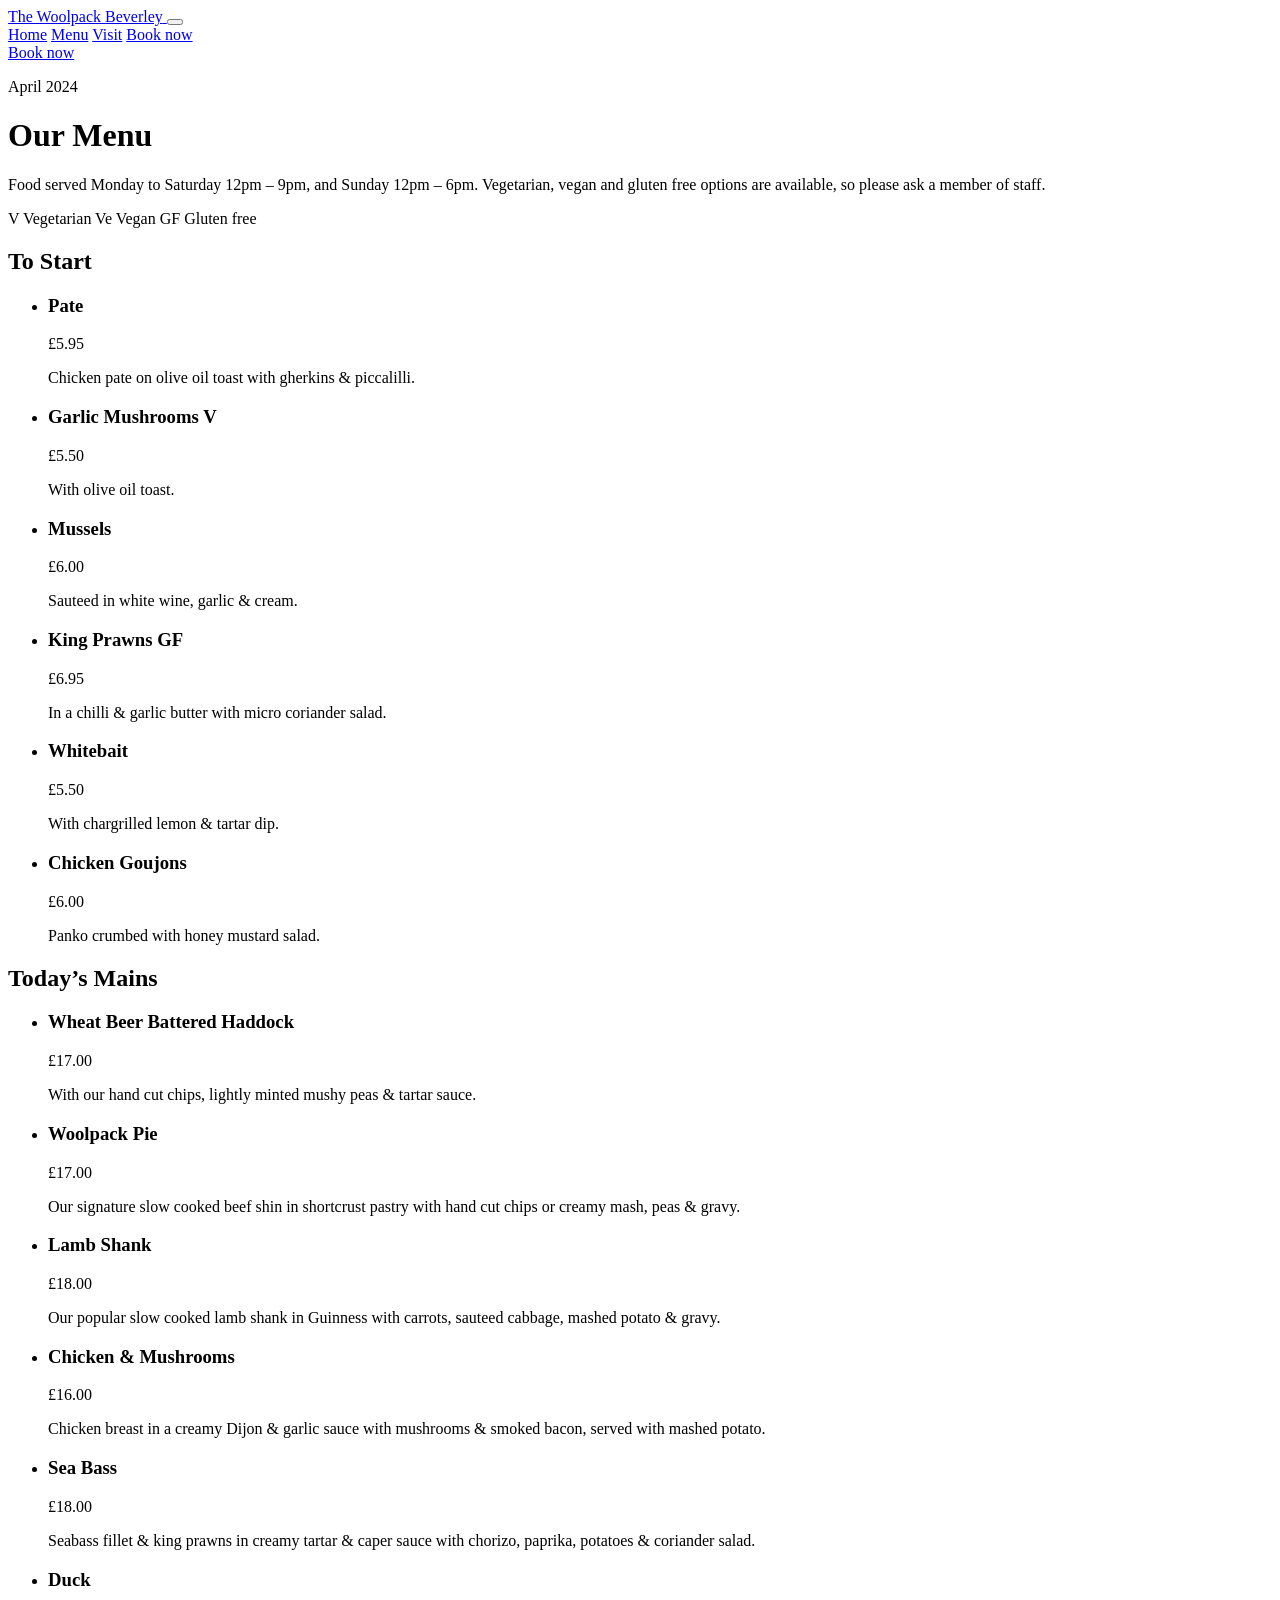
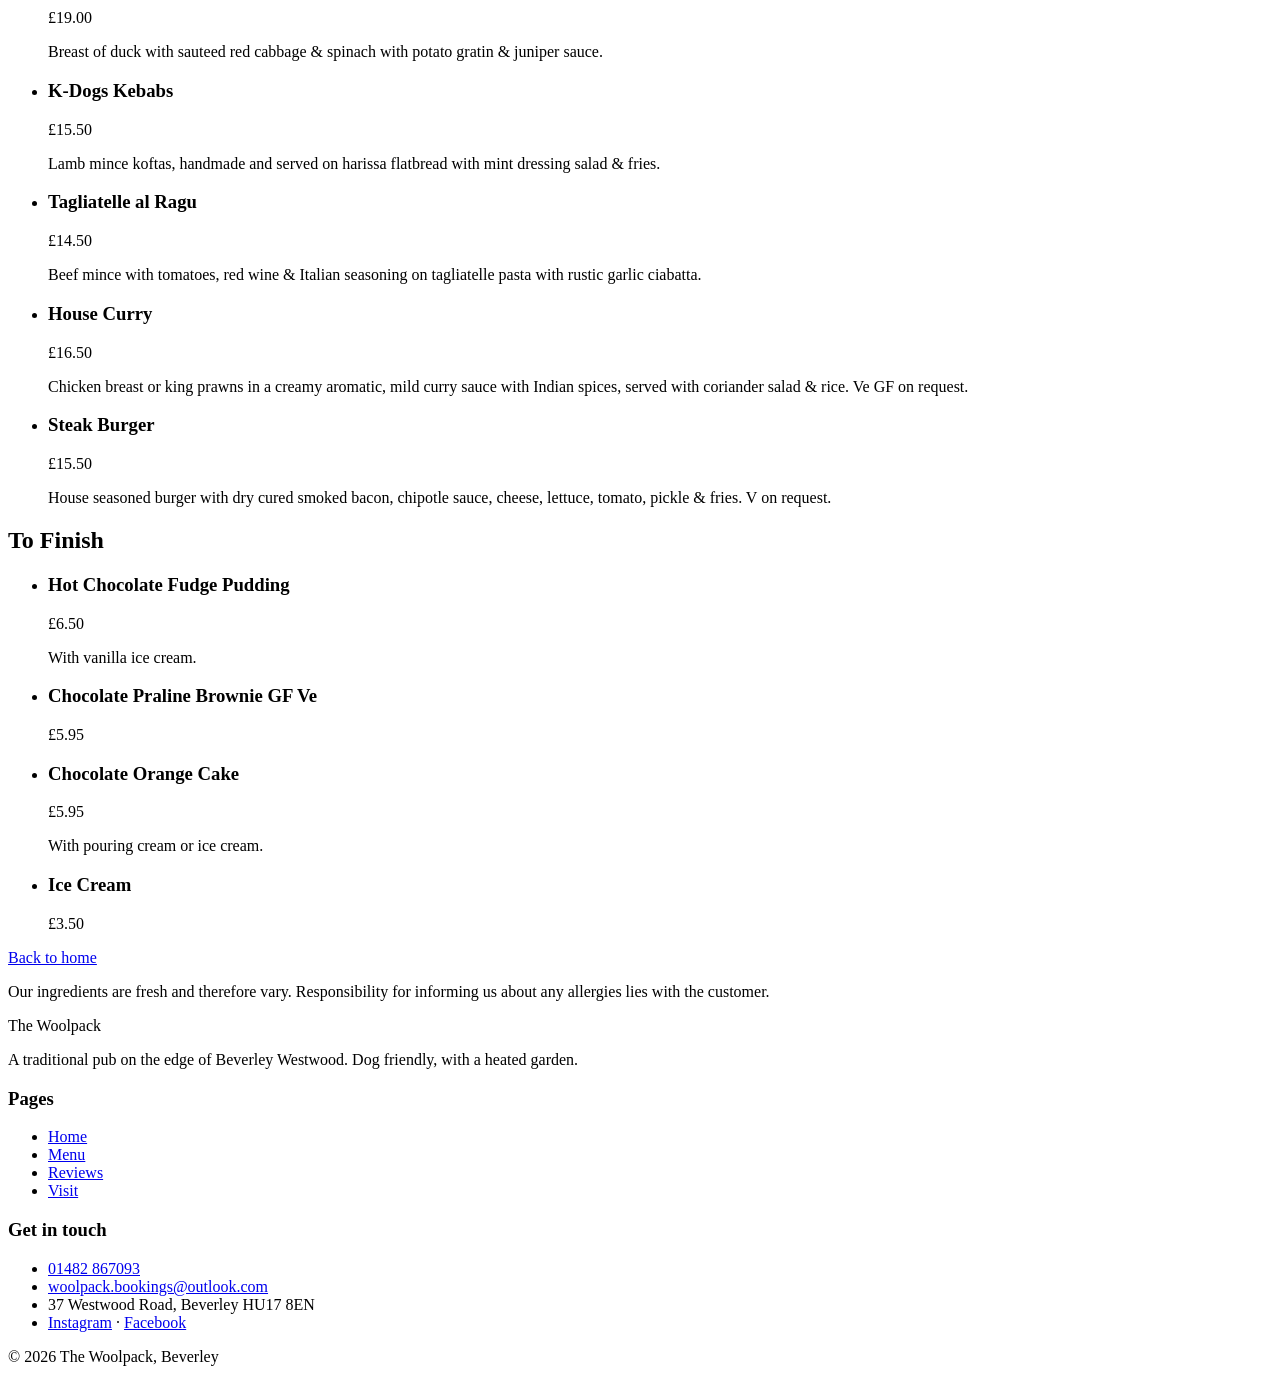
==== menu.html @ 01a701cb "Add files via upload" ====
<!doctype html>
<html lang="en-GB">
<head>
  <meta charset="utf-8">
  <meta name="viewport" content="width=device-width, initial-scale=1">
  <title>Menu | The Woolpack, Beverley</title>
  <meta name="description" content="The Woolpack menu: starters, today's mains and desserts. Food served Monday to Saturday 12pm to 9pm and Sunday 12pm to 6pm.">
  <link rel="preconnect" href="https://fonts.googleapis.com">
  <link rel="preconnect" href="https://fonts.gstatic.com" crossorigin>
  <link href="https://fonts.googleapis.com/css2?family=Cormorant+Garamond:wght@500;600;700&family=Inter:wght@400;500;600&display=swap" rel="stylesheet">
  <link rel="stylesheet" href="css/style.css">
</head>
<body>

  <header class="site-header">
    <div class="container nav-wrap">
      <a class="brand" href="index.html" aria-label="The Woolpack home">
        <span class="brand-name">The Woolpack</span>
        <span class="brand-sub">Beverley</span>
      </a>

      <button class="nav-toggle" aria-label="Toggle navigation" aria-expanded="false" aria-controls="site-nav">
        <span></span><span></span><span></span>
      </button>

      <nav id="site-nav" class="site-nav">
        <a href="index.html">Home</a>
        <a href="menu.html" aria-current="page">Menu</a>
        <a href="index.html#visit">Visit</a>
        <a class="btn btn-solid nav-book" href="tel:01482867093">Book now</a>
      </nav>

      <a class="btn btn-solid nav-cta" href="tel:01482867093">Book now</a>
    </div>
  </header>

  <main>

    <div class="page-hero">
      <div class="container">
        <p class="eyebrow">April 2024</p>
        <h1>Our Menu</h1>
        <p class="lead">Food served Monday to Saturday 12pm &ndash; 9pm, and Sunday 12pm &ndash; 6pm. Vegetarian, vegan and gluten free options are available, so please ask a member of staff.</p>
        <div class="legend">
          <span><span class="tag">V</span> Vegetarian</span>
          <span><span class="tag">Ve</span> Vegan</span>
          <span><span class="tag">GF</span> Gluten free</span>
        </div>
      </div>
    </div>

    <section class="menu-section">
      <div class="container">
        <h2>To Start</h2>
        <ul class="menu-list">
          <li class="dish">
            <div class="dish-head"><h3>Pate</h3><span class="price">&pound;5.95</span></div>
            <p>Chicken pate on olive oil toast with gherkins &amp; piccalilli.</p>
          </li>
          <li class="dish">
            <div class="dish-head"><h3>Garlic Mushrooms <span class="tag">V</span></h3><span class="price">&pound;5.50</span></div>
            <p>With olive oil toast.</p>
          </li>
          <li class="dish">
            <div class="dish-head"><h3>Mussels</h3><span class="price">&pound;6.00</span></div>
            <p>Sauteed in white wine, garlic &amp; cream.</p>
          </li>
          <li class="dish">
            <div class="dish-head"><h3>King Prawns <span class="tag">GF</span></h3><span class="price">&pound;6.95</span></div>
            <p>In a chilli &amp; garlic butter with micro coriander salad.</p>
          </li>
          <li class="dish">
            <div class="dish-head"><h3>Whitebait</h3><span class="price">&pound;5.50</span></div>
            <p>With chargrilled lemon &amp; tartar dip.</p>
          </li>
          <li class="dish">
            <div class="dish-head"><h3>Chicken Goujons</h3><span class="price">&pound;6.00</span></div>
            <p>Panko crumbed with honey mustard salad.</p>
          </li>
        </ul>
      </div>
    </section>

    <section class="menu-section">
      <div class="container">
        <h2>Today&rsquo;s Mains</h2>
        <ul class="menu-list">
          <li class="dish">
            <div class="dish-head"><h3>Wheat Beer Battered Haddock</h3><span class="price">&pound;17.00</span></div>
            <p>With our hand cut chips, lightly minted mushy peas &amp; tartar sauce.</p>
          </li>
          <li class="dish">
            <div class="dish-head"><h3>Woolpack Pie</h3><span class="price">&pound;17.00</span></div>
            <p>Our signature slow cooked beef shin in shortcrust pastry with hand cut chips or creamy mash, peas &amp; gravy.</p>
          </li>
          <li class="dish">
            <div class="dish-head"><h3>Lamb Shank</h3><span class="price">&pound;18.00</span></div>
            <p>Our popular slow cooked lamb shank in Guinness with carrots, sauteed cabbage, mashed potato &amp; gravy.</p>
          </li>
          <li class="dish">
            <div class="dish-head"><h3>Chicken &amp; Mushrooms</h3><span class="price">&pound;16.00</span></div>
            <p>Chicken breast in a creamy Dijon &amp; garlic sauce with mushrooms &amp; smoked bacon, served with mashed potato.</p>
          </li>
          <li class="dish">
            <div class="dish-head"><h3>Sea Bass</h3><span class="price">&pound;18.00</span></div>
            <p>Seabass fillet &amp; king prawns in creamy tartar &amp; caper sauce with chorizo, paprika, potatoes &amp; coriander salad.</p>
          </li>
          <li class="dish">
            <div class="dish-head"><h3>Duck</h3><span class="price">&pound;19.00</span></div>
            <p>Breast of duck with sauteed red cabbage &amp; spinach with potato gratin &amp; juniper sauce.</p>
          </li>
          <li class="dish">
            <div class="dish-head"><h3>K-Dogs Kebabs</h3><span class="price">&pound;15.50</span></div>
            <p>Lamb mince koftas, handmade and served on harissa flatbread with mint dressing salad &amp; fries.</p>
          </li>
          <li class="dish">
            <div class="dish-head"><h3>Tagliatelle al Ragu</h3><span class="price">&pound;14.50</span></div>
            <p>Beef mince with tomatoes, red wine &amp; Italian seasoning on tagliatelle pasta with rustic garlic ciabatta.</p>
          </li>
          <li class="dish">
            <div class="dish-head"><h3>House Curry</h3><span class="price">&pound;16.50</span></div>
            <p>Chicken breast or king prawns in a creamy aromatic, mild curry sauce with Indian spices, served with coriander salad &amp; rice. <span class="tag">Ve</span> <span class="tag">GF</span> on request.</p>
          </li>
          <li class="dish">
            <div class="dish-head"><h3>Steak Burger</h3><span class="price">&pound;15.50</span></div>
            <p>House seasoned burger with dry cured smoked bacon, chipotle sauce, cheese, lettuce, tomato, pickle &amp; fries. <span class="tag">V</span> on request.</p>
          </li>
        </ul>
      </div>
    </section>

    <section class="menu-section">
      <div class="container">
        <h2>To Finish</h2>
        <ul class="menu-list">
          <li class="dish">
            <div class="dish-head"><h3>Hot Chocolate Fudge Pudding</h3><span class="price">&pound;6.50</span></div>
            <p>With vanilla ice cream.</p>
          </li>
          <li class="dish">
            <div class="dish-head"><h3>Chocolate Praline Brownie <span class="tag">GF</span> <span class="tag">Ve</span></h3><span class="price">&pound;5.95</span></div>
          </li>
          <li class="dish">
            <div class="dish-head"><h3>Chocolate Orange Cake</h3><span class="price">&pound;5.95</span></div>
            <p>With pouring cream or ice cream.</p>
          </li>
          <li class="dish">
            <div class="dish-head"><h3>Ice Cream</h3><span class="price">&pound;3.50</span></div>
          </li>
        </ul>
      </div>
    </section>

    <div class="back-link">
      <a class="btn" href="index.html">Back to home</a>
    </div>

    <p class="menu-note">Our ingredients are fresh and therefore vary. Responsibility for informing us about any allergies lies with the customer.</p>

  </main>

  <footer class="site-footer">
    <div class="container">
      <div class="footer-grid">
        <div>
          <span class="footer-brand">The Woolpack</span>
          <p>A traditional pub on the edge of Beverley Westwood. Dog friendly, with a heated garden.</p>
        </div>
        <div>
          <h3>Pages</h3>
          <ul>
            <li><a href="index.html">Home</a></li>
            <li><a href="menu.html">Menu</a></li>
            <li><a href="index.html#reviews">Reviews</a></li>
            <li><a href="index.html#visit">Visit</a></li>
          </ul>
        </div>
        <div>
          <h3>Get in touch</h3>
          <ul>
            <li><a href="tel:01482867093">01482 867093</a></li>
            <li><a href="mailto:woolpack.bookings@outlook.com">woolpack.bookings@outlook.com</a></li>
            <li>37 Westwood Road, Beverley HU17 8EN</li>
            <li><a href="https://www.instagram.com/woolpackbeverley" target="_blank" rel="noopener">Instagram</a> &middot; <a href="https://www.facebook.com/thewoolpackbeverley" target="_blank" rel="noopener">Facebook</a></li>
          </ul>
        </div>
      </div>
      <p class="footer-base">&copy; 2026 The Woolpack, Beverley</p>
    </div>
  </footer>

  <script src="js/main.js"></script>
</body>
</html>
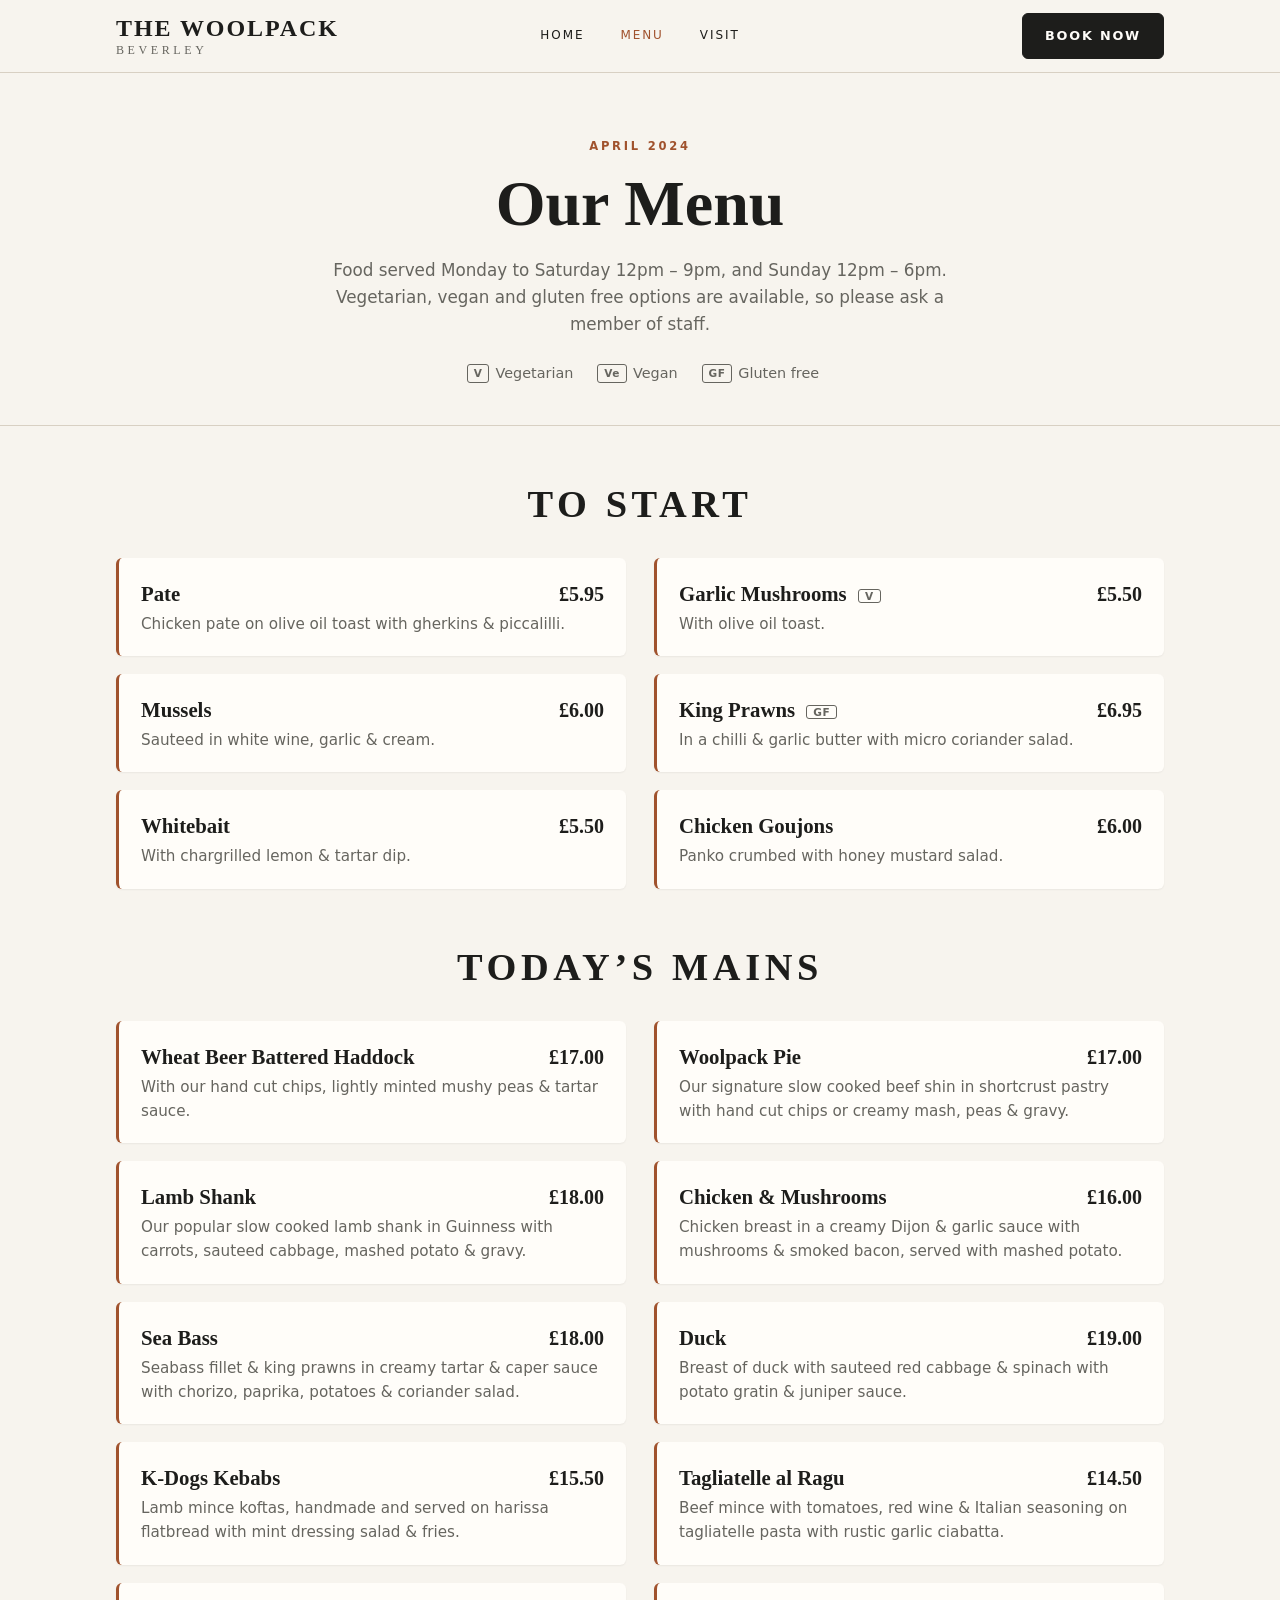
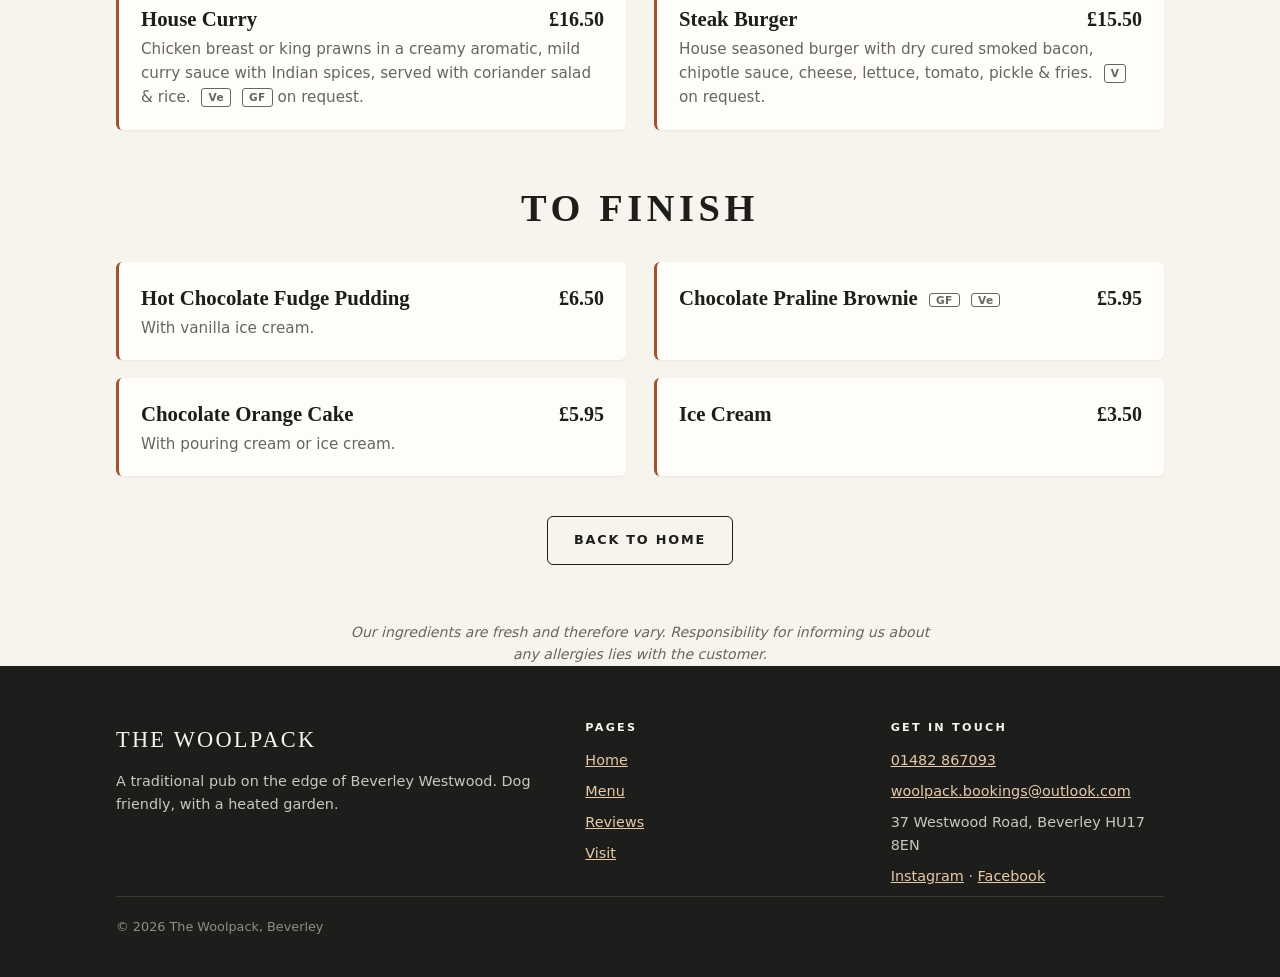
==== commit ab929789: "Update menu.html" ====
--- a/menu.html
+++ b/menu.html
@@ -8,7 +8,743 @@
   <link rel="preconnect" href="https://fonts.googleapis.com">
   <link rel="preconnect" href="https://fonts.gstatic.com" crossorigin>
   <link href="https://fonts.googleapis.com/css2?family=Cormorant+Garamond:wght@500;600;700&family=Inter:wght@400;500;600&display=swap" rel="stylesheet">
-  <link rel="stylesheet" href="css/style.css">
+  <style>
+:root {
+  --ink: #1d1d1b;
+  --slate: #2e3d3c;
+  --cream: #f7f4ee;
+  --sand: #efe7dc;
+  --paper: #fffdf9;
+  --terracotta: #a0522d;
+  --gold: #c8922e;
+  --muted: #66655f;
+  --line: #d8d0c3;
+
+  --serif: "Cormorant Garamond", Georgia, serif;
+  --sans: "Inter", system-ui, -apple-system, "Segoe UI", sans-serif;
+
+  --radius: 6px;
+  --max: 1080px;
+}
+
+* { box-sizing: border-box; }
+
+html { scroll-behavior: smooth; }
+
+body {
+  margin: 0;
+  background: var(--cream);
+  color: var(--ink);
+  font-family: var(--sans);
+  font-size: 16px;
+  line-height: 1.6;
+  -webkit-font-smoothing: antialiased;
+}
+
+img { display: block; max-width: 100%; height: auto; }
+a { color: var(--terracotta); }
+
+.container {
+  width: 100%;
+  max-width: var(--max);
+  margin: 0 auto;
+  padding: 0 16px;
+}
+
+/* ---------- Header ---------- */
+
+.site-header {
+  position: sticky;
+  top: 0;
+  z-index: 10;
+  background: var(--cream);
+  border-bottom: 1px solid var(--line);
+}
+
+.nav-wrap {
+  display: flex;
+  align-items: center;
+  justify-content: space-between;
+  min-height: 72px;
+}
+
+.brand {
+  display: flex;
+  flex-direction: column;
+  line-height: 1;
+  color: var(--ink);
+  text-decoration: none;
+}
+
+.brand-name {
+  font-family: var(--serif);
+  font-size: 1.5rem;
+  font-weight: 700;
+  letter-spacing: 0.08em;
+  text-transform: uppercase;
+}
+
+.brand-sub {
+  font-family: var(--serif);
+  font-size: 0.75rem;
+  letter-spacing: 0.3em;
+  text-transform: uppercase;
+  color: var(--muted);
+  margin-top: 4px;
+}
+
+.nav-toggle {
+  display: flex;
+  flex-direction: column;
+  gap: 5px;
+  padding: 10px;
+  background: none;
+  border: 0;
+  cursor: pointer;
+}
+
+.nav-toggle span {
+  display: block;
+  width: 24px;
+  height: 2px;
+  background: var(--ink);
+}
+
+.site-nav {
+  display: none;
+  position: absolute;
+  top: 100%;
+  left: 0;
+  right: 0;
+  background: var(--cream);
+  border-top: 1px solid var(--line);
+  flex-direction: column;
+}
+
+.site-nav.open { display: flex; }
+
+.site-nav a {
+  color: var(--ink);
+  text-decoration: none;
+  padding: 14px 16px;
+  font-size: 0.85rem;
+  font-weight: 500;
+  letter-spacing: 0.14em;
+  text-transform: uppercase;
+  border-top: 1px solid var(--line);
+}
+
+.site-nav a[aria-current="page"] { color: var(--terracotta); }
+
+.site-nav .nav-book {
+  margin: 16px;
+  border: 1px solid var(--ink);
+  text-align: center;
+}
+
+/* Desktop-only Book now button, sits outside the nav */
+.site-header .nav-cta { display: none; }
+
+/* ---------- Buttons ---------- */
+
+.btn {
+  display: inline-block;
+  padding: 13px 26px;
+  border: 1px solid var(--ink);
+  border-radius: var(--radius);
+  font-family: var(--sans);
+  font-size: 0.8rem;
+  font-weight: 600;
+  letter-spacing: 0.14em;
+  text-transform: uppercase;
+  text-decoration: none;
+  color: var(--ink);
+  background: transparent;
+  transition: background 0.2s, color 0.2s;
+}
+
+.btn:hover { background: var(--ink); color: var(--paper); }
+
+.btn-solid {
+  background: var(--ink);
+  color: var(--paper);
+}
+
+.btn-solid:hover { background: #3a3a37; border-color: #3a3a37; }
+
+/* ---------- Hero ---------- */
+
+.hero {
+  position: relative;
+  padding: 0;
+}
+
+.hero-media img {
+  width: 100%;
+  height: auto;
+}
+
+/* Mobile: text sits underneath the picture */
+.hero-panel {
+  background: var(--cream);
+  padding: 28px 0 40px;
+}
+
+.hero-inner {
+  display: flex;
+  flex-direction: column;
+  gap: 24px;
+  text-align: center;
+}
+
+.hero-text h1 {
+  font-size: clamp(2.6rem, 8vw, 3.4rem);
+  margin-bottom: 8px;
+}
+
+.hero-sub {
+  margin: 0;
+  font-size: 1.05rem;
+  color: var(--muted);
+}
+
+.hero-actions {
+  display: flex;
+  flex-direction: column;
+  align-items: center;
+  gap: 16px;
+}
+
+.hero .btn { color: var(--ink); border-color: var(--ink); }
+.hero .btn:hover { background: var(--ink); color: var(--paper); }
+.hero .btn-solid { background: var(--ink); color: var(--paper); }
+.hero .btn-solid:hover { background: #3a3a37; }
+
+.rating {
+  display: inline-flex;
+  align-items: center;
+  gap: 10px;
+  font-size: 0.92rem;
+  color: var(--ink);
+  text-decoration: none;
+}
+
+.rating:hover span:last-child { text-decoration: underline; }
+
+/* 4.4 of 5: fill 88% of the star row */
+.stars {
+  letter-spacing: 2px;
+  font-size: 1rem;
+  background: linear-gradient(90deg, var(--gold) 88%, #cfc7b6 88%);
+  -webkit-background-clip: text;
+  background-clip: text;
+  color: transparent;
+}
+
+/* ---------- Sections ---------- */
+
+section { padding: 72px 0; }
+
+.eyebrow {
+  margin: 0 0 12px;
+  font-size: 0.72rem;
+  font-weight: 600;
+  letter-spacing: 0.24em;
+  text-transform: uppercase;
+  color: var(--terracotta);
+}
+
+h1, h2, h3 {
+  font-family: var(--serif);
+  font-weight: 600;
+  line-height: 1.15;
+  margin: 0 0 16px;
+  color: var(--ink);
+}
+
+h1 { font-size: clamp(2.6rem, 6vw, 4rem); }
+h2 { font-size: clamp(2rem, 4.5vw, 2.8rem); }
+h3 { font-size: 1.4rem; }
+
+.lead {
+  font-size: 1.05rem;
+  color: var(--muted);
+  max-width: 640px;
+}
+
+.cta-row {
+  display: flex;
+  flex-wrap: wrap;
+  gap: 12px;
+  justify-content: center;
+}
+
+/* ---------- Welcome ---------- */
+
+.welcome-grid {
+  display: grid;
+  gap: 40px;
+  grid-template-columns: 1fr;
+  align-items: center;
+}
+
+.welcome-text .lead { margin: 0 0 24px; }
+
+.highlights {
+  display: flex;
+  flex-wrap: wrap;
+  gap: 10px 12px;
+  list-style: none;
+  padding: 0;
+  margin: 24px 0 0;
+}
+
+.highlights li {
+  padding: 6px 14px;
+  border: 1px solid var(--line);
+  border-radius: 999px;
+  background: var(--paper);
+  font-size: 0.85rem;
+  color: var(--ink);
+}
+
+.welcome-actions {
+  display: flex;
+  flex-wrap: wrap;
+  gap: 12px;
+  margin-top: 28px;
+}
+
+.about {
+  font-family: var(--serif);
+  font-size: 1.2rem;
+  font-style: italic;
+  line-height: 1.5;
+  color: var(--slate);
+  margin: 24px 0 0;
+}
+
+.promo-stack {
+  display: grid;
+  gap: 16px;
+}
+
+.promo {
+  background: var(--paper);
+  border: 1px solid var(--line);
+  border-radius: var(--radius);
+  padding: 24px;
+}
+
+.promo-label {
+  margin: 0 0 8px;
+  font-size: 0.7rem;
+  font-weight: 600;
+  letter-spacing: 0.2em;
+  text-transform: uppercase;
+  color: var(--terracotta);
+}
+
+.promo h3 { font-size: 1.45rem; margin-bottom: 8px; }
+.promo p { margin: 0; color: var(--muted); font-size: 0.95rem; }
+
+.promo-link {
+  display: inline-block;
+  margin-top: 12px;
+  font-size: 0.72rem;
+  font-weight: 600;
+  letter-spacing: 0.16em;
+  text-transform: uppercase;
+  color: var(--ink);
+  text-decoration: none;
+}
+
+.promo-link:hover { text-decoration: underline; }
+
+/* ---------- Menu teaser (menu image as background) ---------- */
+
+.menu-bg {
+  background:
+    linear-gradient(rgba(247, 244, 238, 0.93), rgba(247, 244, 238, 0.97)),
+    url("[data-uri]") center top / min(900px, 140%) auto no-repeat;
+  border-top: 1px solid var(--line);
+  border-bottom: 1px solid var(--line);
+}
+
+.menu-bg h2 { text-align: center; }
+.menu-bg .eyebrow { text-align: center; }
+
+.dish-grid {
+  display: grid;
+  gap: 18px;
+  grid-template-columns: 1fr;
+  margin-top: 40px;
+}
+
+.dish {
+  background: var(--paper);
+  border-left: 3px solid var(--terracotta);
+  border-radius: var(--radius);
+  padding: 20px 22px;
+  box-shadow: 0 1px 2px rgba(29, 29, 27, 0.06);
+}
+
+.dish-head {
+  display: flex;
+  justify-content: space-between;
+  align-items: baseline;
+  gap: 16px;
+}
+
+.dish h3 { font-size: 1.3rem; margin-bottom: 6px; }
+.dish p { margin: 0; color: var(--muted); font-size: 0.95rem; }
+
+.price {
+  font-family: var(--serif);
+  font-size: 1.25rem;
+  font-weight: 600;
+  color: var(--ink);
+  white-space: nowrap;
+}
+
+.tag {
+  display: inline-block;
+  margin-left: 6px;
+  padding: 0 6px;
+  border: 1px solid var(--muted);
+  border-radius: 3px;
+  font-family: var(--sans);
+  font-size: 0.66rem;
+  font-weight: 600;
+  letter-spacing: 0.04em;
+  color: var(--muted);
+  vertical-align: middle;
+  text-decoration: none;
+}
+
+.menu-teaser-cta {
+  text-align: center;
+  margin-top: 40px;
+}
+
+/* ---------- Reviews ---------- */
+
+.reviews {
+  background: var(--sand);
+  text-align: center;
+}
+
+.reviews .lead { margin: 0 auto; }
+
+.rating-card {
+  display: inline-flex;
+  flex-direction: column;
+  align-items: center;
+  gap: 8px;
+  margin-top: 36px;
+  padding: 36px 48px;
+  background: var(--paper);
+  border: 1px solid var(--line);
+  border-radius: var(--radius);
+}
+
+.score {
+  font-family: var(--serif);
+  font-size: 4rem;
+  font-weight: 600;
+  line-height: 1;
+  color: var(--ink);
+}
+
+.rating-card .stars { font-size: 1.3rem; }
+
+.rating-card p { margin: 0; color: var(--muted); }
+
+.rating-card .btn { margin-top: 12px; }
+
+/* ---------- Gallery ---------- */
+
+.gallery-grid {
+  display: grid;
+  gap: 12px;
+  grid-template-columns: repeat(2, 1fr);
+  margin-top: 36px;
+}
+
+.tile {
+  margin: 0;
+  aspect-ratio: 1 / 1;
+  border-radius: var(--radius);
+  background-image: url("../assets/hero.webp");
+  background-repeat: no-repeat;
+  background-color: var(--sand);
+  max-width: 100%;
+}
+
+/* ---------- Find us ---------- */
+
+.find-grid {
+  display: grid;
+  gap: 20px;
+  grid-template-columns: 1fr;
+}
+
+.info-card {
+  background: var(--paper);
+  border: 1px solid var(--line);
+  border-radius: var(--radius);
+  padding: 28px 24px;
+}
+
+.info-card address {
+  font-style: normal;
+  font-size: 1.05rem;
+  line-height: 1.7;
+  margin-bottom: 20px;
+}
+
+.info-card .cta-row { justify-content: flex-start; }
+
+.hours {
+  width: 100%;
+  border-collapse: collapse;
+  margin-top: 8px;
+}
+
+.hours th,
+.hours td {
+  text-align: left;
+  padding: 12px 0;
+  border-bottom: 1px solid var(--line);
+}
+
+.hours td:last-child { text-align: right; font-weight: 600; }
+
+.hours-note {
+  margin: 16px 0 0;
+  font-size: 0.88rem;
+  color: var(--muted);
+}
+
+/* ---------- Booking band ---------- */
+
+.cta-band {
+  background: linear-gradient(135deg, #1d1d1b 0%, #4a3b35 100%);
+  color: var(--cream);
+  text-align: center;
+  padding: 72px 0;
+}
+
+.cta-band h2 { color: var(--cream); }
+.cta-band .eyebrow { color: #e8c9a8; }
+.cta-band p { margin: 0 auto 28px; max-width: 540px; opacity: 0.9; }
+
+.cta-band .btn { color: var(--cream); border-color: var(--cream); }
+.cta-band .btn:hover { background: var(--cream); color: var(--ink); }
+.cta-band .btn-solid { background: var(--cream); color: var(--ink); border-color: var(--cream); }
+.cta-band .btn-solid:hover { background: #fff; }
+
+/* ---------- Page hero (menu page) ---------- */
+
+.page-hero {
+  text-align: center;
+  padding: 64px 0 40px;
+  border-bottom: 1px solid var(--line);
+}
+
+.page-hero .lead { margin: 0 auto; }
+
+.legend {
+  display: flex;
+  flex-wrap: wrap;
+  justify-content: center;
+  gap: 18px;
+  margin-top: 24px;
+  font-size: 0.9rem;
+  color: var(--muted);
+}
+
+.legend span { display: inline-flex; align-items: center; gap: 6px; }
+
+/* ---------- Menu page ---------- */
+
+.menu-section { padding: 56px 0 0; }
+
+.menu-section h2 {
+  text-align: center;
+  font-size: clamp(1.8rem, 4vw, 2.4rem);
+  letter-spacing: 0.12em;
+  text-transform: uppercase;
+  font-weight: 600;
+}
+
+.menu-list {
+  display: grid;
+  gap: 18px;
+  grid-template-columns: 1fr;
+  margin: 32px 0 0;
+  padding: 0;
+  list-style: none;
+}
+
+.menu-note {
+  max-width: 640px;
+  margin: 56px auto 0;
+  padding: 0 16px;
+  text-align: center;
+  font-size: 0.88rem;
+  color: var(--muted);
+  font-style: italic;
+}
+
+.back-link { text-align: center; margin-top: 40px; }
+
+/* ---------- Footer ---------- */
+
+.site-footer {
+  background: var(--ink);
+  color: #c9c7c0;
+  padding: 56px 0 40px;
+  font-size: 0.9rem;
+}
+
+.footer-grid {
+  display: grid;
+  gap: 32px;
+  grid-template-columns: 1fr;
+}
+
+.footer-brand {
+  display: block;
+  font-family: var(--serif);
+  font-size: 1.4rem;
+  letter-spacing: 0.1em;
+  text-transform: uppercase;
+  color: var(--cream);
+  margin-bottom: 12px;
+}
+
+.site-footer h3 {
+  font-family: var(--sans);
+  font-size: 0.7rem;
+  font-weight: 600;
+  letter-spacing: 0.2em;
+  text-transform: uppercase;
+  color: var(--cream);
+  margin-bottom: 14px;
+}
+
+.site-footer ul { list-style: none; padding: 0; margin: 0; }
+.site-footer li { margin-bottom: 8px; }
+.site-footer a { color: #e8c9a8; }
+.site-footer p { margin: 0; }
+
+.footer-base {
+  margin-top: 40px;
+  padding-top: 20px;
+  border-top: 1px solid #3a3a37;
+  font-size: 0.8rem;
+  color: #8f8d86;
+}
+
+/* ---------- Larger screens ---------- */
+
+@media (min-width: 760px) {
+  section { padding: 96px 0; }
+  .menu-bg { padding-block: 96px; }
+
+  .nav-wrap {
+    display: grid;
+    grid-template-columns: 1fr auto 1fr;
+  }
+
+  .nav-toggle { display: none; }
+
+  .site-nav {
+    display: flex;
+    position: static;
+    flex-direction: row;
+    align-items: center;
+    gap: 36px;
+    background: none;
+    border: 0;
+    justify-self: center;
+  }
+
+  .site-nav a {
+    border: 0;
+    padding: 0;
+    font-size: 0.75rem;
+    letter-spacing: 0.16em;
+  }
+
+  .site-nav .nav-book { display: none; }
+
+  .site-header .nav-cta {
+    display: inline-block;
+    justify-self: end;
+    width: max-content;
+    white-space: nowrap;
+    padding: 12px 22px;
+  }
+
+  .hero-media img {
+    height: 82vh;
+    min-height: 480px;
+    object-fit: cover;
+    object-position: center 30%;
+  }
+
+  /* Desktop: text and buttons overlay the bottom of the picture */
+  .hero-panel {
+    position: absolute;
+    left: 0;
+    right: 0;
+    bottom: 0;
+    background: linear-gradient(to top, rgba(20, 20, 18, 0.92) 25%, rgba(20, 20, 18, 0));
+    color: var(--cream);
+    padding: 90px 0 36px;
+  }
+
+  .hero-inner {
+    flex-direction: row;
+    justify-content: space-between;
+    align-items: flex-end;
+    text-align: left;
+    gap: 32px;
+  }
+
+  .hero-text h1 { color: var(--cream); font-size: clamp(2.8rem, 5vw, 4rem); }
+  .hero-text .eyebrow { color: #e8c9a8; }
+  .hero-sub { color: #dfe4e1; }
+
+  .hero-actions { align-items: flex-end; }
+
+  .hero .btn { color: var(--cream); border-color: var(--cream); }
+  .hero .btn:hover { background: var(--cream); color: var(--ink); }
+  .hero .btn-solid { background: var(--cream); color: var(--ink); }
+  .hero .btn-solid:hover { background: #fff; }
+
+  .rating { color: var(--cream); }
+  .stars { background-image: linear-gradient(90deg, #e8b75a 88%, rgba(255, 255, 255, 0.35) 88%); }
+
+  .welcome-grid { grid-template-columns: 1fr 1fr; gap: 64px; }
+
+  .dish-grid { grid-template-columns: repeat(2, 1fr); }
+  .gallery-grid { grid-template-columns: repeat(3, 1fr); gap: 16px; }
+  .find-grid { grid-template-columns: 1fr 1fr; }
+  .menu-list { grid-template-columns: 1fr 1fr; column-gap: 28px; }
+  .menu-list.single { grid-template-columns: 1fr; }
+
+  .footer-grid { grid-template-columns: 1.6fr 1fr 1fr; }
+}
+
+@media (prefers-reduced-motion: reduce) {
+  html { scroll-behavior: auto; }
+  * { transition: none !important; }
+}
+
+</style>
 </head>
 <body>
 
@@ -189,6 +925,19 @@
     </div>
   </footer>
 
-  <script src="js/main.js"></script>
+  <script>
+(function () {
+  var toggle = document.querySelector('.nav-toggle');
+  var nav = document.getElementById('site-nav');
+
+  if (!toggle || !nav) return;
+
+  toggle.addEventListener('click', function () {
+    var open = nav.classList.toggle('open');
+    toggle.setAttribute('aria-expanded', String(open));
+  });
+})();
+
+</script>
 </body>
 </html>
